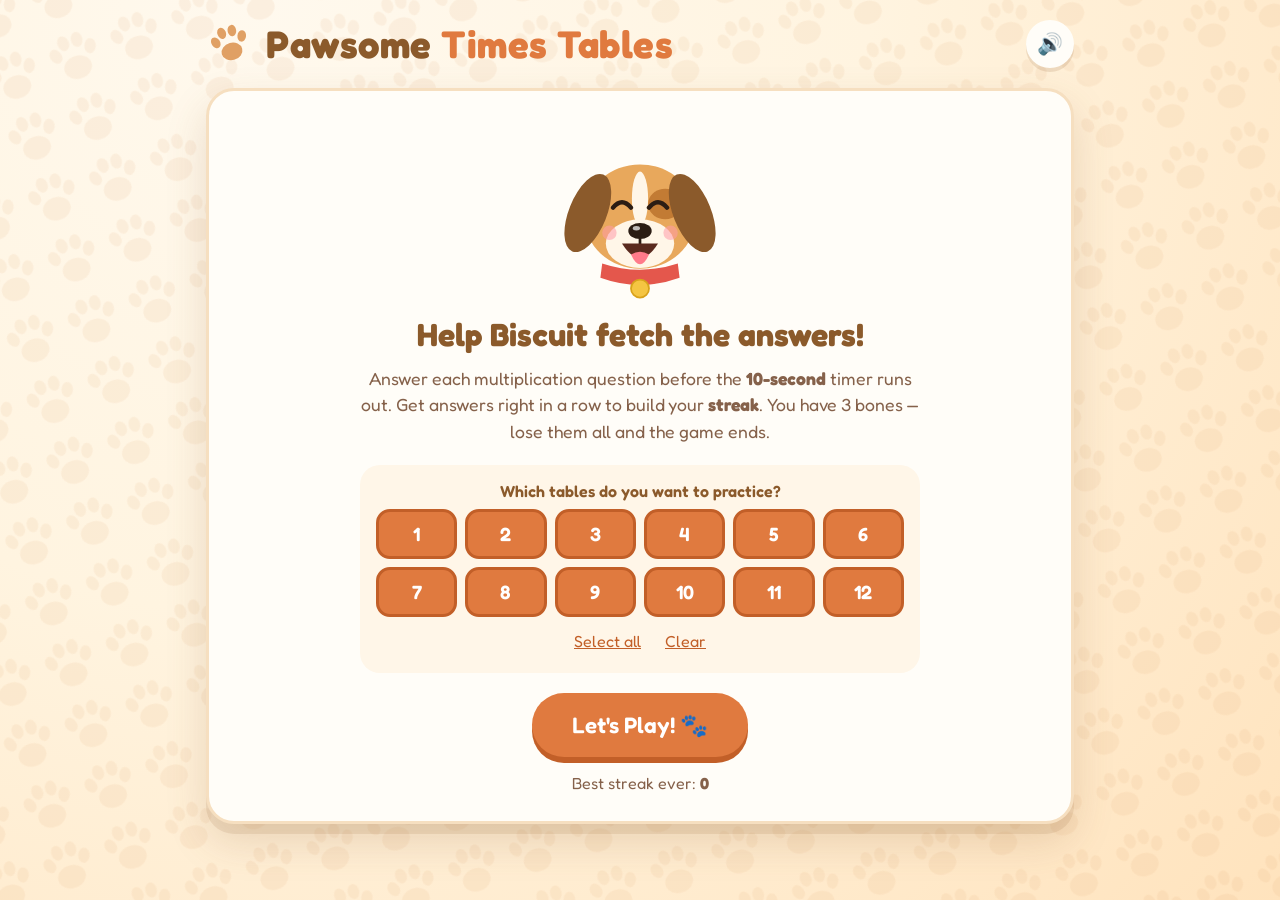
==== index.html @ 410249eb "Add dog-themed multiplication practice game Random times-table questions with a 10-second timer, sco" ====
<!DOCTYPE html>
<html lang="en">
<head>
  <meta charset="UTF-8">
  <meta name="viewport" content="width=device-width, initial-scale=1.0">
  <title>Pawsome Times Tables</title>
  <link rel="icon" href="images/paw.svg" type="image/svg+xml">
  <link rel="preconnect" href="https://fonts.googleapis.com">
  <link rel="preconnect" href="https://fonts.gstatic.com" crossorigin>
  <link href="https://fonts.googleapis.com/css2?family=Fredoka:wght@400;500;600;700&display=swap" rel="stylesheet">
  <link rel="stylesheet" href="style.css">
</head>
<body>
  <div class="paw-trail" aria-hidden="true"></div>

  <main class="app">
    <header class="app-header">
      <img src="images/paw.svg" alt="" class="logo-paw">
      <h1>Pawsome <span>Times Tables</span></h1>
      <button id="sound-toggle" class="icon-btn" aria-label="Turn sound off" title="Sound on/off">🔊</button>
    </header>

    <!-- START SCREEN -->
    <section id="start-screen" class="screen card">
      <img src="images/dog-happy.svg" alt="A happy cartoon puppy" class="dog dog-big bounce">
      <h2>Help Biscuit fetch the answers!</h2>
      <p class="lead">Answer each multiplication question before the <strong>10-second</strong> timer runs out.
        Get answers right in a row to build your <strong>streak</strong>. You have 3 bones — lose them all and the game ends.</p>

      <div class="table-picker">
        <p class="picker-label">Which tables do you want to practice?</p>
        <div id="table-chips" class="chips"></div>
        <div class="picker-actions">
          <button type="button" class="link-btn" id="select-all">Select all</button>
          <button type="button" class="link-btn" id="select-none">Clear</button>
        </div>
      </div>

      <button id="start-btn" class="btn btn-primary btn-large">Let's Play! 🐾</button>
      <p class="best-line">Best streak ever: <strong id="best-start">0</strong></p>
    </section>

    <!-- GAME SCREEN -->
    <section id="game-screen" class="screen" hidden>
      <div class="stats">
        <div class="stat">
          <span class="stat-label">Score</span>
          <span class="stat-value" id="score">0</span>
        </div>
        <div class="stat stat-streak">
          <span class="stat-label">Streak</span>
          <span class="stat-value"><span id="streak">0</span> 🔥</span>
        </div>
        <div class="stat">
          <span class="stat-label">Best</span>
          <span class="stat-value" id="best">0</span>
        </div>
        <div class="stat">
          <span class="stat-label">Bones</span>
          <span class="stat-value lives" id="lives"></span>
        </div>
      </div>

      <div class="card play-card">
        <div class="dog-area">
          <img id="dog-img" src="images/dog-thinking.svg" alt="Biscuit the puppy" class="dog">
          <div id="speech" class="speech" aria-live="polite">Ruff! You can do it!</div>
        </div>

        <div class="question-area">
          <div class="timer" aria-label="Time left">
            <svg viewBox="0 0 120 120" class="timer-ring">
              <circle cx="60" cy="60" r="52" class="ring-bg"/>
              <circle cx="60" cy="60" r="52" class="ring-fg" id="ring"/>
            </svg>
            <span id="time-left" class="timer-num">10</span>
          </div>

          <div class="question" id="question">
            <span id="num-a">7</span>
            <span class="op">×</span>
            <span id="num-b">8</span>
            <span class="op">=</span>
            <span class="q-mark">?</span>
          </div>

          <form id="answer-form" class="answer-form" autocomplete="off">
            <input id="answer" type="text" inputmode="numeric" pattern="[0-9]*" maxlength="3"
                   placeholder="?" aria-label="Your answer">
            <button type="submit" class="btn btn-primary">Fetch! 🦴</button>
          </form>

          <div class="keypad" id="keypad">
            <button type="button" data-key="1">1</button>
            <button type="button" data-key="2">2</button>
            <button type="button" data-key="3">3</button>
            <button type="button" data-key="4">4</button>
            <button type="button" data-key="5">5</button>
            <button type="button" data-key="6">6</button>
            <button type="button" data-key="7">7</button>
            <button type="button" data-key="8">8</button>
            <button type="button" data-key="9">9</button>
            <button type="button" data-key="back" class="key-alt" aria-label="Delete">⌫</button>
            <button type="button" data-key="0">0</button>
            <button type="button" data-key="enter" class="key-go" aria-label="Submit">✓</button>
          </div>
        </div>
      </div>
    </section>

    <!-- GAME OVER SCREEN -->
    <section id="over-screen" class="screen card" hidden>
      <img src="images/dog-sad.svg" alt="" class="dog dog-big" id="over-dog">
      <h2 id="over-title">Good try, pup!</h2>
      <div class="final-stats">
        <div><span class="final-num" id="final-score">0</span><span>points</span></div>
        <div><span class="final-num" id="final-correct">0</span><span>correct</span></div>
        <div><span class="final-num" id="final-streak">0</span><span>best streak</span></div>
      </div>
      <div id="practice" class="practice">
        <p class="picker-label">Let's practice these:</p>
        <ul id="practice-list"></ul>
      </div>
      <button id="again-btn" class="btn btn-primary btn-large">Play Again 🐶</button>
      <button id="menu-btn" class="link-btn">Change tables</button>
    </section>
  </main>

  <!-- TREAT (streak reward) POPUP -->
  <div id="treat" class="treat" hidden>
    <div class="treat-card card">
      <p class="treat-kicker">Treat time!</p>
      <h2><span id="treat-streak">5</span> in a row! 🎉</h2>
      <img id="treat-img" src="images/dog-happy.svg" alt="A puppy photo as a reward">
      <button id="treat-btn" class="btn btn-primary">Keep going! 🐾</button>
    </div>
  </div>

  <script src="script.js"></script>
</body>
</html>
---- style.css ----
:root {
  --bg: #fff4e0;
  --bg-2: #ffe3bd;
  --card: #fffdf8;
  --ink: #4a2c1a;
  --ink-soft: #85614a;
  --brown: #8b5a2b;
  --orange: #e07a3f;
  --orange-dark: #c25f28;
  --gold: #f5c542;
  --good: #2fa88f;
  --bad: #e4574c;
  --ring-bg: #f3e2cb;
  --shadow: 0 10px 0 rgba(139, 90, 43, 0.12), 0 18px 40px rgba(139, 90, 43, 0.18);
  --radius: 28px;
}

* { box-sizing: border-box; }

html, body { margin: 0; }

body {
  min-height: 100vh;
  font-family: "Fredoka", "Trebuchet MS", system-ui, sans-serif;
  color: var(--ink);
  background: radial-gradient(circle at 20% 0%, #fff9ee 0%, var(--bg) 45%, var(--bg-2) 100%);
  background-attachment: fixed;
  overflow-x: hidden;
}

/* Tilted paw prints across the whole page */
.paw-trail {
  position: fixed;
  inset: -50%;
  background: url("images/paw.svg") 0 0 / 64px 64px;
  opacity: 0.1;
  transform: rotate(-18deg);
  pointer-events: none;
  z-index: 0;
}

.app {
  position: relative;
  z-index: 1;
  max-width: 900px;
  margin: 0 auto;
  padding: 20px 16px 40px;
}

[hidden] { display: none !important; }

/* ---------- Header ---------- */
.app-header {
  display: flex;
  align-items: center;
  gap: 12px;
  margin-bottom: 20px;
}
.logo-paw { width: 48px; height: 48px; transform: rotate(-15deg); }
.app-header h1 {
  flex: 1;
  margin: 0;
  font-size: clamp(1.6rem, 4.5vw, 2.4rem);
  font-weight: 700;
  color: var(--brown);
  letter-spacing: 0.5px;
}
.app-header h1 span { color: var(--orange); }

.icon-btn {
  width: 48px; height: 48px;
  border: none;
  border-radius: 50%;
  background: var(--card);
  box-shadow: 0 4px 0 rgba(139, 90, 43, 0.15);
  font-size: 1.3rem;
  cursor: pointer;
}

/* ---------- Cards & buttons ---------- */
.card {
  background: var(--card);
  border-radius: var(--radius);
  box-shadow: var(--shadow);
  border: 3px solid #f6dfc0;
}

.btn {
  font-family: inherit;
  font-weight: 600;
  font-size: 1.15rem;
  border: none;
  border-radius: 999px;
  padding: 14px 26px;
  cursor: pointer;
  transition: transform 0.08s, box-shadow 0.08s, background 0.2s;
}
.btn-primary {
  color: #fff;
  background: var(--orange);
  box-shadow: 0 6px 0 var(--orange-dark);
}
.btn-primary:hover { background: #ea8748; }
.btn-primary:active { transform: translateY(4px); box-shadow: 0 2px 0 var(--orange-dark); }
.btn-large { font-size: 1.4rem; padding: 18px 40px; }
.btn:disabled { opacity: 0.5; cursor: not-allowed; }

.link-btn {
  background: none;
  border: none;
  font-family: inherit;
  font-size: 1rem;
  color: var(--orange-dark);
  text-decoration: underline;
  cursor: pointer;
  padding: 6px 10px;
}

/* ---------- Start screen ---------- */
#start-screen, #over-screen {
  text-align: center;
  padding: 32px 24px 28px;
  display: flex;
  flex-direction: column;
  align-items: center;
  gap: 12px;
}
#start-screen h2, #over-screen h2 {
  margin: 0;
  font-size: clamp(1.5rem, 4vw, 2rem);
  color: var(--brown);
}
.lead {
  max-width: 560px;
  margin: 0;
  font-size: 1.1rem;
  line-height: 1.5;
  color: var(--ink-soft);
}

.dog { width: 150px; height: 150px; display: block; }
.dog-big { width: 180px; height: 180px; }

.table-picker {
  width: 100%;
  max-width: 560px;
  background: #fff6e8;
  border-radius: 20px;
  padding: 16px;
  margin: 8px 0;
}
.picker-label { margin: 0 0 10px; font-weight: 600; color: var(--brown); }
.chips {
  display: grid;
  grid-template-columns: repeat(6, 1fr);
  gap: 8px;
}
.chip {
  font-family: inherit;
  font-size: 1.2rem;
  font-weight: 600;
  padding: 10px 0;
  border-radius: 14px;
  border: 3px solid #f0d3ad;
  background: #fff;
  color: var(--ink-soft);
  cursor: pointer;
  transition: all 0.15s;
}
.chip[aria-pressed="true"] {
  background: var(--orange);
  border-color: var(--orange-dark);
  color: #fff;
  transform: translateY(-2px);
}
.picker-actions { margin-top: 6px; }
.best-line { margin: 4px 0 0; color: var(--ink-soft); }

/* ---------- Game screen ---------- */
.stats {
  display: grid;
  grid-template-columns: repeat(4, 1fr);
  gap: 12px;
  margin-bottom: 16px;
}
.stat {
  background: var(--card);
  border-radius: 20px;
  padding: 10px 8px;
  text-align: center;
  box-shadow: 0 5px 0 rgba(139, 90, 43, 0.12);
  border: 3px solid #f6dfc0;
}
.stat-label {
  display: block;
  font-size: 0.85rem;
  text-transform: uppercase;
  letter-spacing: 1px;
  color: var(--ink-soft);
}
.stat-value { font-size: 1.7rem; font-weight: 700; color: var(--brown); }
.stat-streak { background: #fff3cf; border-color: var(--gold); }
.stat-value.pop { display: inline-block; animation: pop 0.35s; }

.lives { display: inline-flex; gap: 4px; align-items: center; height: 2.4rem; }
.lives img { width: 34px; transition: opacity 0.3s, transform 0.3s; }
.lives img.lost { opacity: 0.2; transform: rotate(-20deg) scale(0.8); filter: grayscale(1); }

.play-card {
  display: grid;
  grid-template-columns: 220px 1fr;
  gap: 24px;
  padding: 28px;
  align-items: center;
}

.dog-area {
  display: flex;
  flex-direction: column;
  align-items: center;
  gap: 14px;
}
.dog-area .dog { width: 190px; height: 190px; }

.speech {
  position: relative;
  background: #fff3cf;
  border: 3px solid var(--gold);
  border-radius: 18px;
  padding: 10px 14px;
  font-weight: 600;
  text-align: center;
  min-height: 3.2em;
  width: 100%;
  display: flex;
  align-items: center;
  justify-content: center;
}
.speech::before {
  content: "";
  position: absolute;
  top: -12px; left: 50%;
  transform: translateX(-50%);
  border: 10px solid transparent;
  border-top: 0;
  border-bottom: 12px solid var(--gold);
}
.speech.good { background: #dff5ef; border-color: var(--good); color: #1e7563; }
.speech.good::before { border-bottom-color: var(--good); }
.speech.bad { background: #fde4e1; border-color: var(--bad); color: #a8362d; }
.speech.bad::before { border-bottom-color: var(--bad); }

.question-area {
  display: flex;
  flex-direction: column;
  align-items: center;
  gap: 18px;
}

.timer { position: relative; width: 96px; height: 96px; }
.timer-ring { width: 100%; height: 100%; transform: rotate(-90deg); }
.ring-bg { fill: none; stroke: var(--ring-bg); stroke-width: 12; }
.ring-fg {
  fill: none;
  stroke: var(--good);
  stroke-width: 12;
  stroke-linecap: round;
  stroke-dasharray: 326.73;
  stroke-dashoffset: 0;
  transition: stroke 0.3s;
}
.timer.warn .ring-fg { stroke: var(--gold); }
.timer.danger .ring-fg { stroke: var(--bad); }
.timer.danger .timer-num { color: var(--bad); animation: pulse 0.5s infinite alternate; }
.timer-num {
  position: absolute;
  inset: 0;
  display: grid;
  place-items: center;
  font-size: 2rem;
  font-weight: 700;
}

.question {
  display: flex;
  align-items: center;
  gap: 14px;
  font-size: clamp(3rem, 10vw, 4.8rem);
  font-weight: 700;
  color: var(--brown);
  line-height: 1;
}
.question .op { color: var(--orange); }
.question .q-mark { color: var(--gold); }
.question.new { animation: drop 0.35s ease-out; }

.answer-form { display: flex; gap: 10px; width: 100%; max-width: 360px; }
.answer-form input {
  flex: 1;
  min-width: 0;
  font-family: inherit;
  font-size: 2rem;
  font-weight: 700;
  text-align: center;
  color: var(--ink);
  border: 4px solid #f0d3ad;
  border-radius: 18px;
  padding: 6px 10px;
  background: #fff;
  outline: none;
}
.answer-form input:focus { border-color: var(--orange); }
.answer-form.shake { animation: shake 0.4s; }

.keypad {
  display: grid;
  grid-template-columns: repeat(3, 1fr);
  gap: 10px;
  width: 100%;
  max-width: 300px;
}
.keypad button {
  font-family: inherit;
  font-size: 1.5rem;
  font-weight: 600;
  padding: 10px 0;
  border: none;
  border-radius: 16px;
  background: #fff6e8;
  color: var(--brown);
  box-shadow: 0 4px 0 #f0d3ad;
  cursor: pointer;
}
.keypad button:active { transform: translateY(3px); box-shadow: 0 1px 0 #f0d3ad; }
.keypad .key-alt { background: #fde4e1; box-shadow: 0 4px 0 #f5bdb6; }
.keypad .key-go { background: var(--good); color: #fff; box-shadow: 0 4px 0 #1f7d6a; }

/* ---------- Game over ---------- */
.final-stats {
  display: flex;
  gap: 14px;
  flex-wrap: wrap;
  justify-content: center;
  margin: 8px 0;
}
.final-stats > div {
  background: #fff6e8;
  border-radius: 20px;
  padding: 12px 20px;
  min-width: 120px;
  display: flex;
  flex-direction: column;
  color: var(--ink-soft);
}
.final-num { font-size: 2.4rem; font-weight: 700; color: var(--orange); }

.practice { width: 100%; max-width: 520px; }
#practice-list {
  list-style: none;
  padding: 0;
  margin: 0;
  display: flex;
  flex-wrap: wrap;
  gap: 8px;
  justify-content: center;
}
#practice-list li {
  background: #fde4e1;
  color: #a8362d;
  border-radius: 999px;
  padding: 6px 14px;
  font-weight: 600;
  font-size: 1.1rem;
}

/* ---------- Treat popup ---------- */
.treat {
  position: fixed;
  inset: 0;
  z-index: 10;
  display: grid;
  place-items: center;
  padding: 16px;
  background: rgba(74, 44, 26, 0.45);
  animation: fade 0.2s;
}
.treat-card {
  text-align: center;
  padding: 24px;
  max-width: 380px;
  width: 100%;
  animation: pop 0.4s;
}
.treat-kicker {
  margin: 0;
  text-transform: uppercase;
  letter-spacing: 2px;
  color: var(--orange);
  font-weight: 600;
}
.treat-card h2 { margin: 4px 0 14px; color: var(--brown); }
.treat-card img {
  width: 100%;
  height: 240px;
  object-fit: cover;
  border-radius: 20px;
  background: #fff6e8;
  margin-bottom: 16px;
  border: 4px solid var(--gold);
}
.treat-card img.cartoon { object-fit: contain; }

/* ---------- Dog moods ---------- */
.dog.happy { animation: wiggle 0.5s ease-in-out 2; }
.dog.sad { animation: droop 0.6s ease-out; }
.bounce { animation: bounce 2s ease-in-out infinite; }

/* ---------- Animations ---------- */
@keyframes pop { 0% { transform: scale(0.6); } 70% { transform: scale(1.15); } 100% { transform: scale(1); } }
@keyframes drop { from { transform: translateY(-20px); opacity: 0; } to { transform: none; opacity: 1; } }
@keyframes shake { 0%, 100% { transform: translateX(0); } 25% { transform: translateX(-10px); } 75% { transform: translateX(10px); } }
@keyframes pulse { to { transform: scale(1.15); } }
@keyframes wiggle { 0%, 100% { transform: rotate(0); } 25% { transform: rotate(-8deg); } 75% { transform: rotate(8deg); } }
@keyframes droop { 0% { transform: translateY(0); } 50% { transform: translateY(8px); } 100% { transform: translateY(0); } }
@keyframes bounce { 0%, 100% { transform: translateY(0); } 50% { transform: translateY(-10px); } }
@keyframes fade { from { opacity: 0; } }

/* Flying bones on a correct answer */
.flying-bone {
  position: fixed;
  width: 44px;
  pointer-events: none;
  z-index: 20;
  animation: fly 1s ease-out forwards;
}
@keyframes fly {
  0% { transform: translate(0, 0) rotate(0) scale(0.5); opacity: 1; }
  100% { transform: translate(var(--dx), var(--dy)) rotate(var(--rot)) scale(1); opacity: 0; }
}

/* ---------- Small screens ---------- */
@media (max-width: 680px) {
  .play-card { grid-template-columns: minmax(0, 1fr); padding: 20px 16px; gap: 16px; }
  .dog-area { flex-direction: row; }
  .dog-area .speech { flex: 1; width: auto; min-width: 0; }
  .dog-area .dog { width: 110px; height: 110px; flex-shrink: 0; }
  .stats { grid-template-columns: repeat(2, 1fr); gap: 8px; }
  .chips { grid-template-columns: repeat(4, 1fr); }
  .speech::before {
    top: 50%; left: -12px;
    transform: translateY(-50%);
    border: 10px solid transparent;
    border-left: 0;
    border-right: 12px solid var(--gold);
  }
  .speech.good::before { border-right-color: var(--good); border-bottom-color: transparent; }
  .speech.bad::before { border-right-color: var(--bad); border-bottom-color: transparent; }
}

@media (prefers-reduced-motion: reduce) {
  *, *::before, *::after { animation: none !important; transition: none !important; }
}
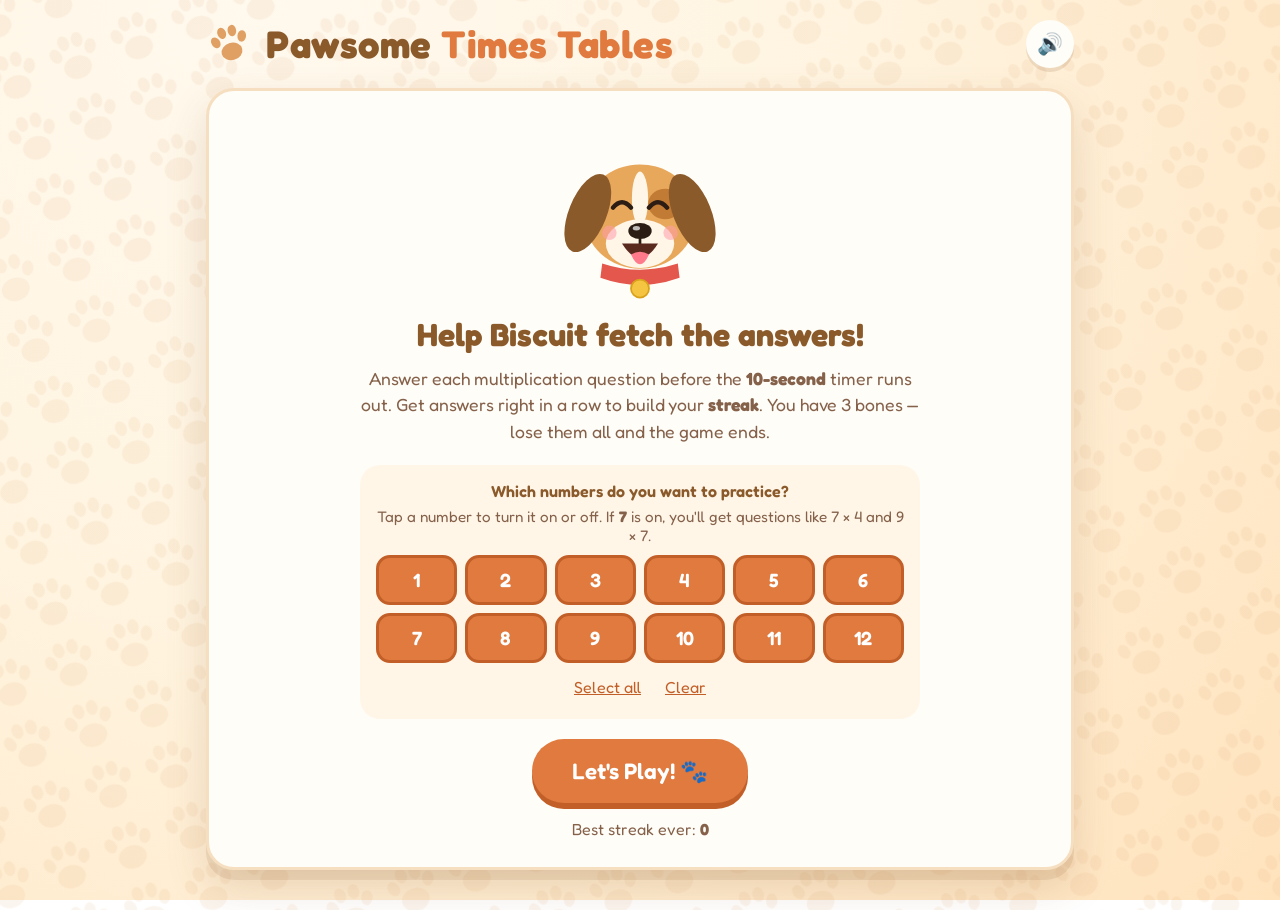
==== commit 5ce40b6a: "Explain the number picker on the start screen in plain words Co-Authored-By: Claude Opus 5.5 <norepl" ====
--- a/index.html
+++ b/index.html
@@ -28,7 +28,8 @@
         Get answers right in a row to build your <strong>streak</strong>. You have 3 bones — lose them all and the game ends.</p>
 
       <div class="table-picker">
-        <p class="picker-label">Which tables do you want to practice?</p>
+        <p class="picker-label">Which numbers do you want to practice?</p>
+        <p class="picker-hint">Tap a number to turn it on or off. If <strong>7</strong> is on, you'll get questions like 7 × 4 and 9 × 7.</p>
         <div id="table-chips" class="chips"></div>
         <div class="picker-actions">
           <button type="button" class="link-btn" id="select-all">Select all</button>
@@ -122,7 +123,7 @@
         <ul id="practice-list"></ul>
       </div>
       <button id="again-btn" class="btn btn-primary btn-large">Play Again 🐶</button>
-      <button id="menu-btn" class="link-btn">Change tables</button>
+      <button id="menu-btn" class="link-btn">Change numbers</button>
     </section>
   </main>
 
--- a/style.css
+++ b/style.css
@@ -150,6 +150,7 @@
   margin: 8px 0;
 }
 .picker-label { margin: 0 0 10px; font-weight: 600; color: var(--brown); }
+.picker-hint { margin: -4px 0 12px; font-size: 0.95rem; color: var(--ink-soft); }
 .chips {
   display: grid;
   grid-template-columns: repeat(6, 1fr);
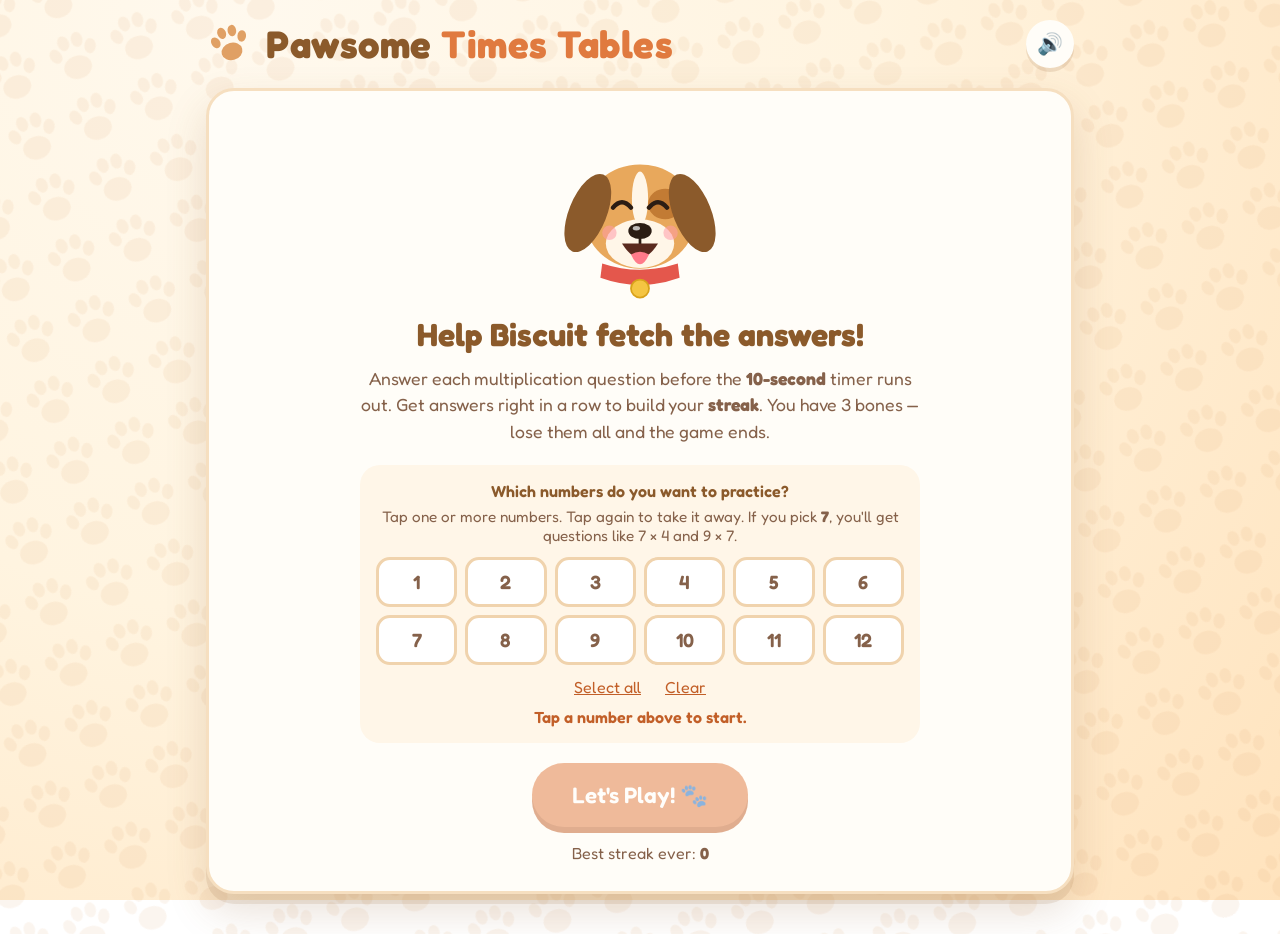
==== commit 8534fcb8: "Start with no numbers picked and show which ones are chosen Every number used to start selected, so " ====
--- a/index.html
+++ b/index.html
@@ -29,12 +29,13 @@
 
       <div class="table-picker">
         <p class="picker-label">Which numbers do you want to practice?</p>
-        <p class="picker-hint">Tap a number to turn it on or off. If <strong>7</strong> is on, you'll get questions like 7 × 4 and 9 × 7.</p>
+        <p class="picker-hint">Tap one or more numbers. Tap again to take it away. If you pick <strong>7</strong>, you'll get questions like 7 × 4 and 9 × 7.</p>
         <div id="table-chips" class="chips"></div>
         <div class="picker-actions">
           <button type="button" class="link-btn" id="select-all">Select all</button>
           <button type="button" class="link-btn" id="select-none">Clear</button>
         </div>
+        <p id="picked-summary" class="picked-summary" aria-live="polite"></p>
       </div>
 
       <button id="start-btn" class="btn btn-primary btn-large">Let's Play! 🐾</button>
--- a/style.css
+++ b/style.css
@@ -175,6 +175,8 @@
   transform: translateY(-2px);
 }
 .picker-actions { margin-top: 6px; }
+.picked-summary { margin: 4px 0 0; font-weight: 600; color: var(--good); }
+.picked-summary.empty { color: var(--orange-dark); }
 .best-line { margin: 4px 0 0; color: var(--ink-soft); }
 
 /* ---------- Game screen ---------- */
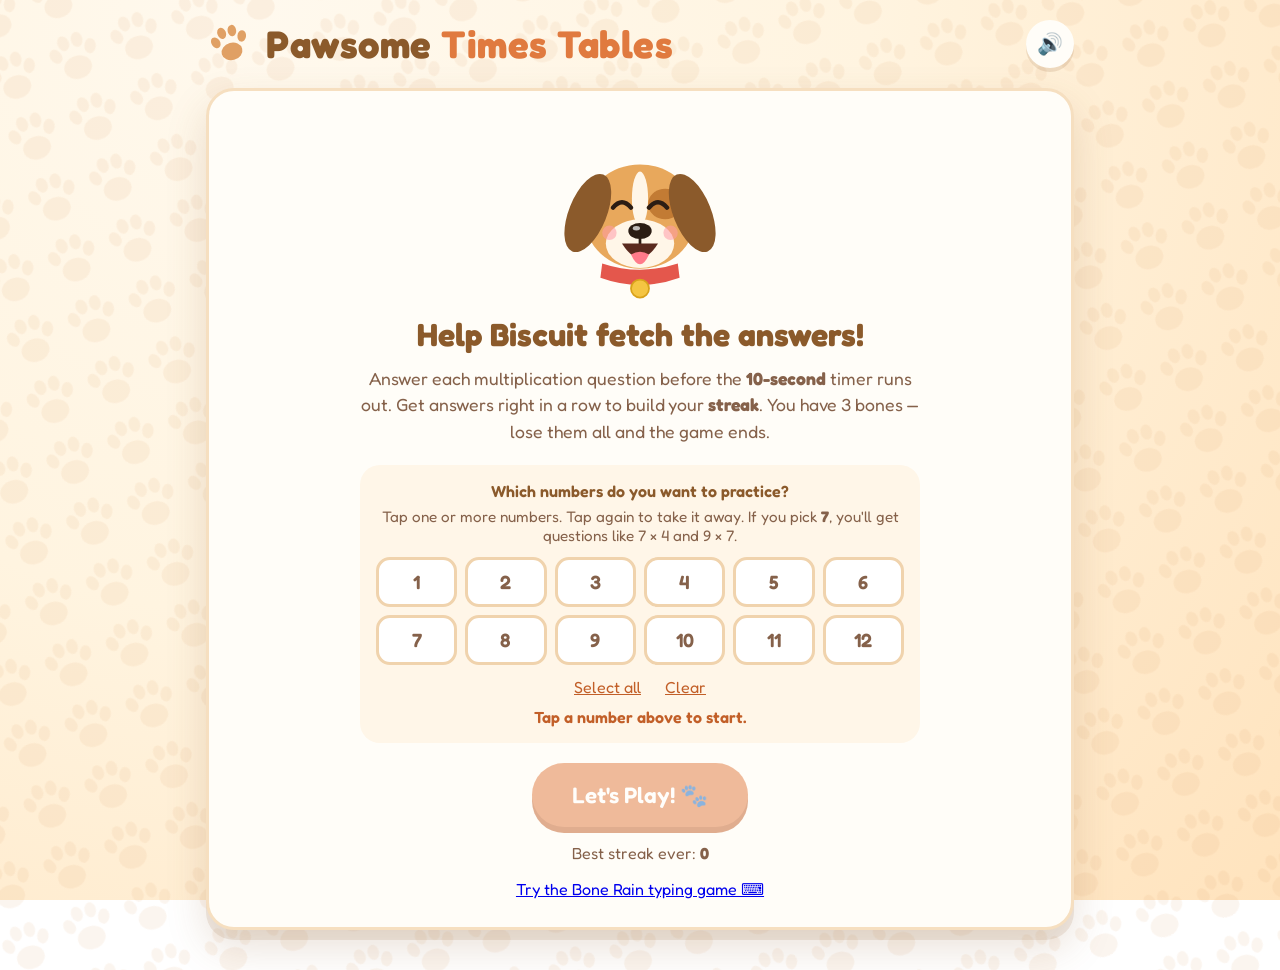
==== commit acbd9102: "Add Bone Rain, a dog-themed typing game Words fall on bones and typing them lets Biscuit catch them." ====
--- a/index.html
+++ b/index.html
@@ -40,6 +40,7 @@
 
       <button id="start-btn" class="btn btn-primary btn-large">Let's Play! 🐾</button>
       <p class="best-line">Best streak ever: <strong id="best-start">0</strong></p>
+      <p class="best-line"><a href="typing/index.html">Try the Bone Rain typing game ⌨️</a></p>
     </section>
 
     <!-- GAME SCREEN -->
